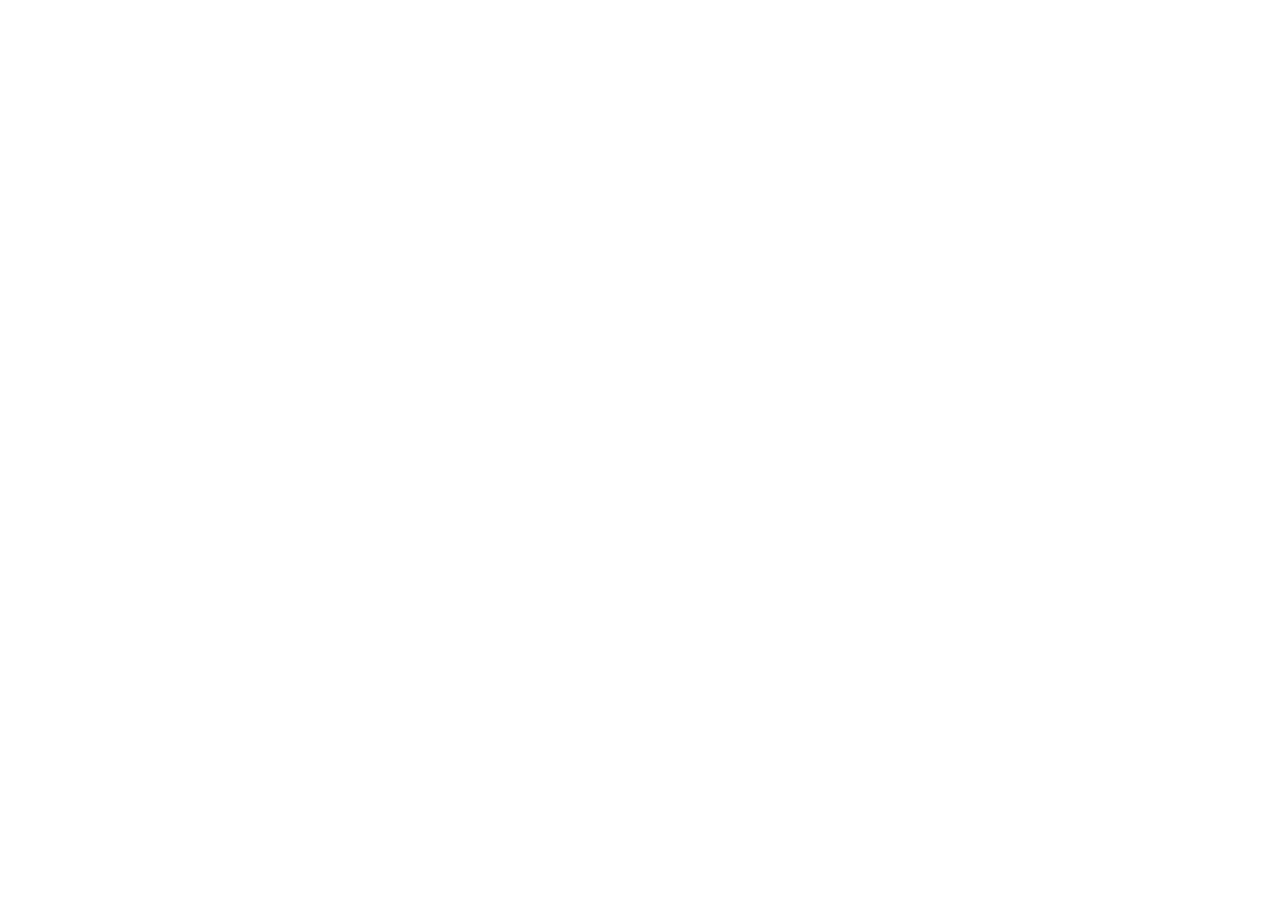
==== my coding progress.html @ 12a09811 "small name changes" ====
<!DOCTYPE html>
<html lang="en">
<head>
    <meta charset="UTF-8">
    <meta name="viewport" content="width=device-width, initial-scale=1.0">
    <title>WHERE TO WATCH ANIME</title>
</head>
<body>
    
</body>
</html>
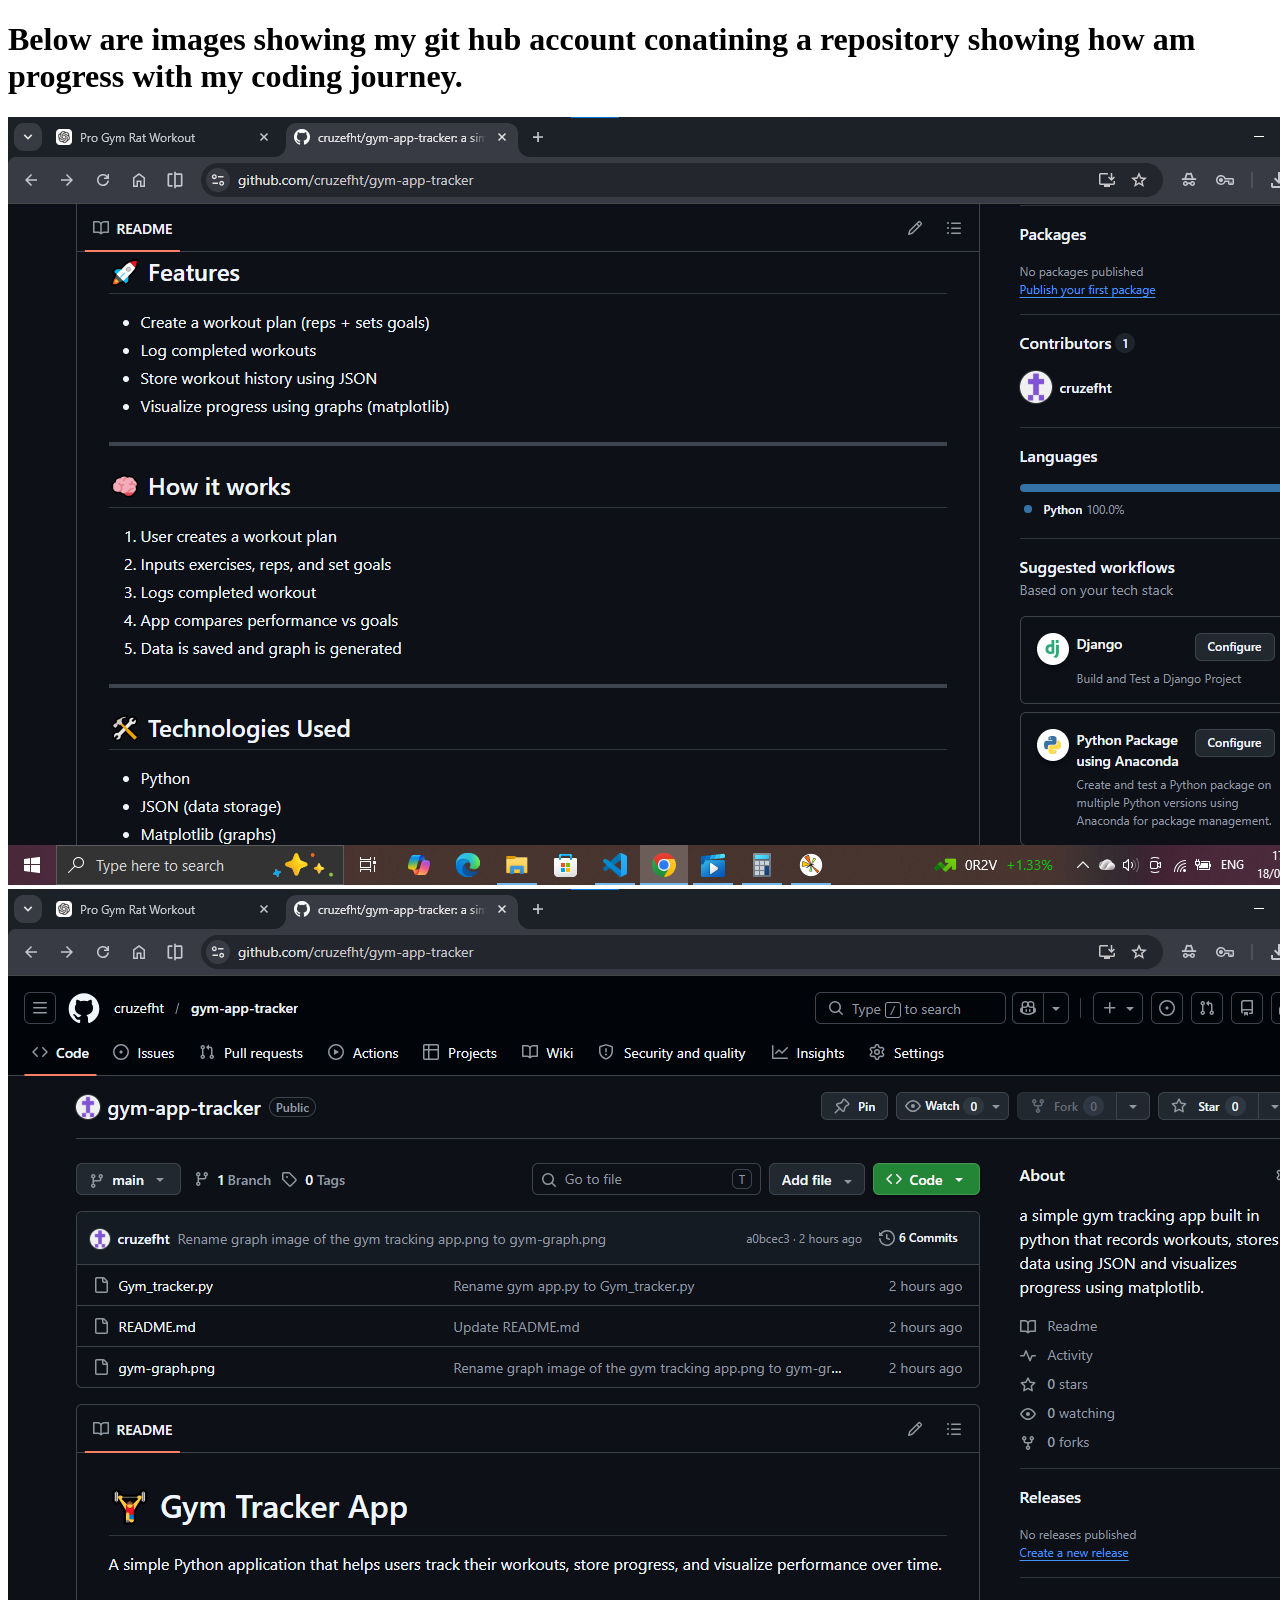
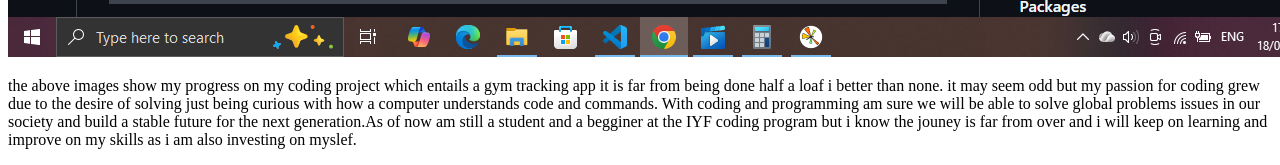
==== commit 1f0913ba: "update and corrections" ====
--- a/my coding progress.html
+++ b/my coding progress.html
@@ -3,9 +3,23 @@
 <head>
     <meta charset="UTF-8">
     <meta name="viewport" content="width=device-width, initial-scale=1.0">
-    <title>WHERE TO WATCH ANIME</title>
+    <title>MY CODING PROGRESS</title>
 </head>
 <body>
-    
+    <h1>Below are images showing my git hub account conatining a repository showing how am progress with my coding 
+        journey.</h1>
+
+    <div class="the-one">
+      <div class="row"> 
+        <img src="github 2.png">
+        <img src="github 1.png"> 
+      </div>
+    </div>
+    <p>the above images show my progress on my coding project which entails a gym tracking app it is far from being done 
+        half a loaf i better than none. it may seem odd but my passion for coding grew due to the desire of solving just being 
+        curious with how a computer understands code and commands. With coding and programming am sure we will be able to solve global problems 
+        issues in our society and build a stable future for the next generation.As of now am still a student and a begginer at the IYF coding program 
+        but i know the jouney is far from over and i will keep on learning and improve on my skills as i am also investing on myslef.</p>
+    </p>
 </body>
 </html>
